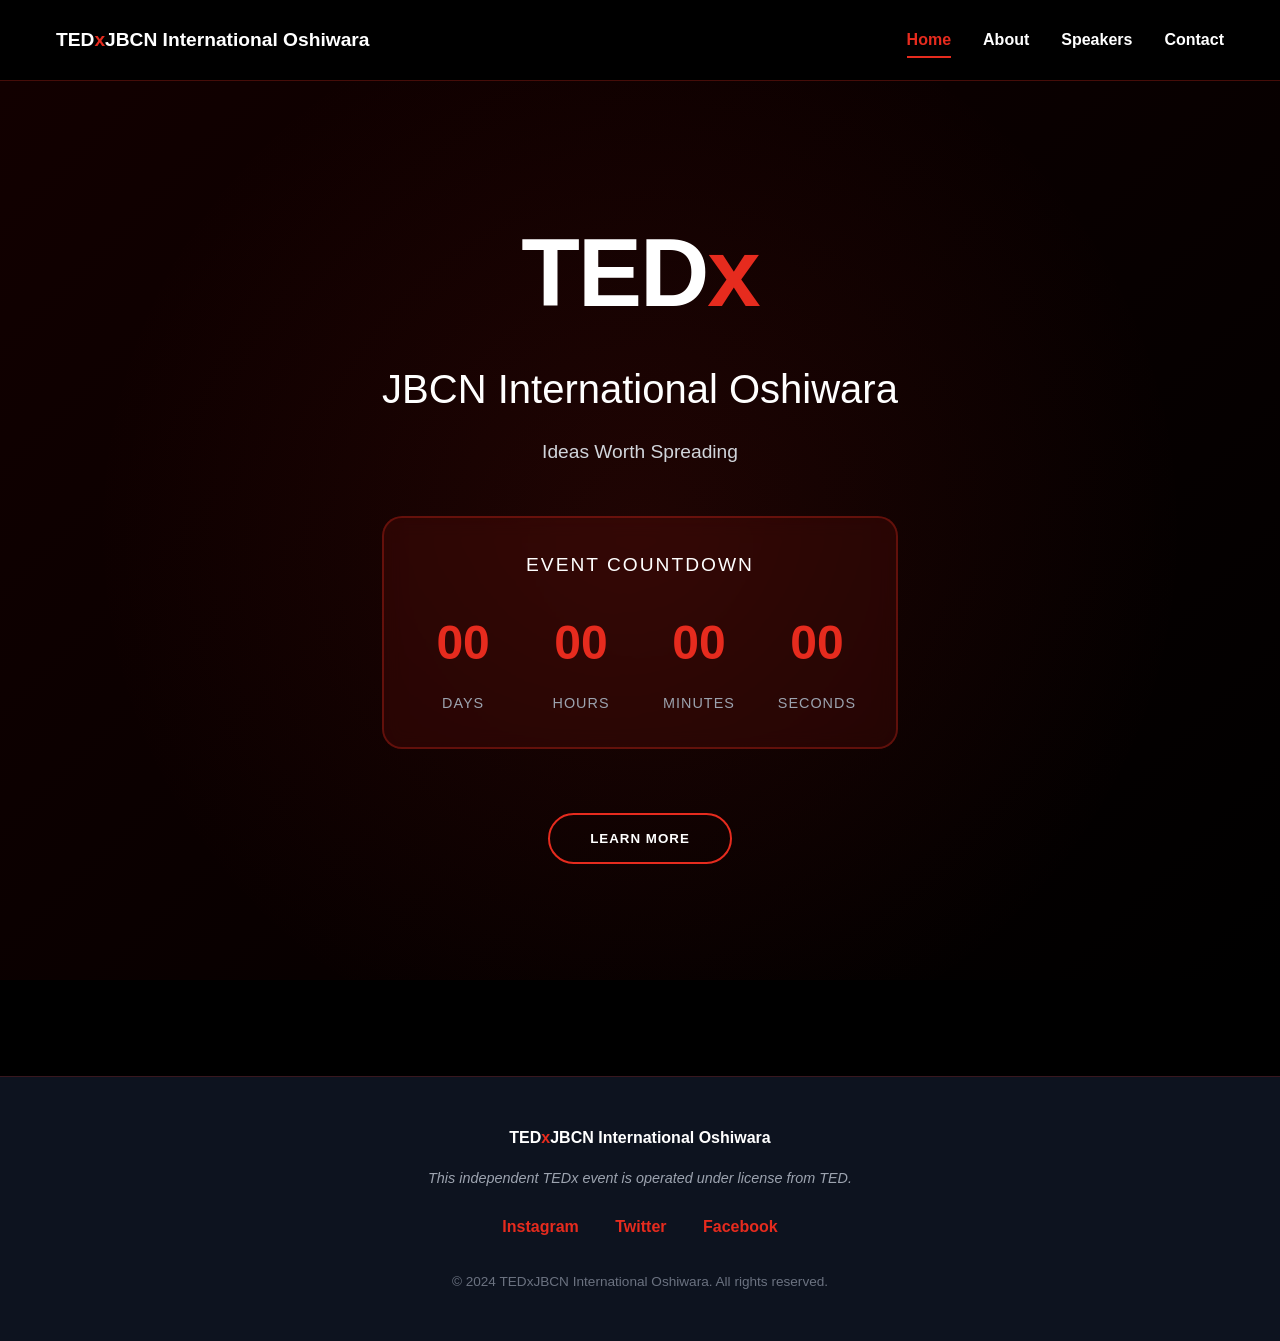
==== index.html @ 8633eb15 "Update index.html" ====
<!DOCTYPE html>
<html lang="en">
<head>
<meta charset="UTF-8">
<meta name="viewport" content="width=device-width, initial-scale=1.0">
<title>TEDxJBCN International Oshiwara - Ideas Worth Spreading</title>

<style>
*{margin:0;padding:0;box-sizing:border-box}
body{font-family:'Helvetica Neue',Arial,sans-serif;background:#000;color:#fff;line-height:1.6}
a{text-decoration:none;color:inherit}
.red{color:#e62b1e}
.container{max-width:1200px;margin:auto;padding:0 1rem}

/* NAVBAR */
nav{position:fixed;top:0;width:100%;background:rgba(0,0,0,0.95);backdrop-filter:blur(10px);border-bottom:1px solid rgba(230,43,30,.3);z-index:1000;transition:all 0.3s}
.nav-inner{display:flex;justify-content:space-between;align-items:center;height:80px}
.nav-brand{font-size:1.2rem;font-weight:700}
.nav-links{display:flex;gap:2rem}
.nav-links a{font-weight:600;transition:color 0.3s;position:relative}
.nav-links a::after{content:'';position:absolute;bottom:-5px;left:0;width:0;height:2px;background:#e62b1e;transition:width 0.3s}
.nav-links a.active,.nav-links a:hover{color:#e62b1e}
.nav-links a.active::after,.nav-links a:hover::after{width:100%}

/* PAGE SYSTEM */
.page{display:none;min-height:100vh;padding-top:80px}
.page.active{display:block}

/* HERO */
.hero{height:100vh;display:flex;align-items:center;justify-content:center;text-align:center;position:relative;background:linear-gradient(135deg,rgba(20,0,0,0.9),#000)}
.hero::before{content:"";position:absolute;inset:0;background:radial-gradient(circle at 50% 50%,rgba(230,43,30,0.1),transparent 70%);pointer-events:none}
.hero-content{position:relative;z-index:1;animation:fadeInUp 1s ease-out}
.hero h1{font-size:6rem;font-weight:900;letter-spacing:-2px;margin-bottom:0.5rem}
.hero h2{font-size:2.5rem;font-weight:300;margin-bottom:1rem}
.hero p{font-size:1.2rem;color:#d1d5db;margin-bottom:2rem}

/* BUTTON */
.btn{display:inline-block;margin-top:1rem;padding:1rem 2.5rem;border:2px solid #e62b1e;background:transparent;color:#fff;font-weight:700;border-radius:50px;cursor:pointer;transition:all 0.3s;text-transform:uppercase;letter-spacing:1px}
.btn:hover{background:#e62b1e;transform:translateY(-2px);box-shadow:0 10px 30px rgba(230,43,30,0.3)}

/* SECTIONS */
.section{padding:6rem 0}
.section h2{font-size:2.5rem;margin-bottom:2rem;color:#e62b1e}
.section h3{font-size:1.8rem;margin-top:2rem;margin-bottom:1rem}
.grid-2{display:grid;grid-template-columns:1fr 1fr;gap:4rem;align-items:start}

/* COUNTDOWN */
.countdown{margin:3rem auto;max-width:700px;background:rgba(230,43,30,0.1);border:2px solid rgba(230,43,30,.3);border-radius:20px;padding:2rem;backdrop-filter:blur(10px)}
.countdown-title{font-size:1.2rem;margin-bottom:1.5rem;text-align:center;text-transform:uppercase;letter-spacing:2px}
.countdown-grid{display:grid;grid-template-columns:repeat(4,1fr);gap:1.5rem;text-align:center}
.countdown-item span{display:block;font-size:3rem;font-weight:700;color:#e62b1e;margin-bottom:0.5rem}
.countdown-item label{font-size:0.9rem;text-transform:uppercase;letter-spacing:1px;color:#9ca3af}

/* SPEAKERS */
.speakers{display:grid;grid-template-columns:repeat(auto-fit,minmax(280px,1fr));gap:2rem;margin-top:3rem}
.card{background:linear-gradient(135deg,rgba(20,0,0,0.6),rgba(30,30,30,0.8));border:1px solid rgba(230,43,30,.2);border-radius:20px;padding:2rem;text-align:center;transition:all 0.3s;position:relative;overflow:hidden}
.card::before{content:'';position:absolute;top:-50%;left:-50%;width:200%;height:200%;background:radial-gradient(circle,rgba(230,43,30,0.1),transparent 70%);opacity:0;transition:opacity 0.3s}
.card:hover{transform:translateY(-10px);border-color:#e62b1e;box-shadow:0 20px 40px rgba(230,43,30,0.2)}
.card:hover::before{opacity:1}
.card-image{width:150px;height:150px;border-radius:50%;background:#1f2937;border:3px solid #e62b1e;margin:0 auto 1.5rem;display:flex;align-items:center;justify-content:center;font-size:3rem;color:#e62b1e;position:relative;z-index:1}
.card h3{font-size:1.5rem;margin-bottom:0.5rem;position:relative;z-index:1}
.card p{color:#9ca3af;font-size:0.95rem;position:relative;z-index:1}

/* ABOUT TEXT */
.about-text{max-width:900px;margin:auto}
.about-text p{margin-bottom:1.5rem;font-size:1.1rem;line-height:1.8;color:#d1d5db}

/* CONTACT */
.contact-box{max-width:700px;margin:auto;background:linear-gradient(135deg,rgba(20,0,0,0.6),rgba(30,30,30,0.8));padding:3rem;border-radius:20px;border:1px solid rgba(230,43,30,.3)}
.contact-box h3{margin-bottom:2rem;color:#e62b1e}
.form-group{margin-bottom:1.5rem}
.form-group label{display:block;margin-bottom:0.5rem;font-weight:600;color:#d1d5db}
.contact-box input,.contact-box textarea{width:100%;padding:1rem;background:rgba(0,0,0,0.5);border:1px solid #374151;color:#fff;border-radius:10px;font-size:1rem;transition:all 0.3s}
.contact-box input:focus,.contact-box textarea:focus{outline:none;border-color:#e62b1e;background:rgba(0,0,0,0.8)}
.contact-box textarea{min-height:150px;resize:vertical}
.privacy-note{font-size:0.85rem;color:#9ca3af;margin-top:1rem;font-style:italic}
.success-message{display:none;background:rgba(34,197,94,0.1);border:1px solid #22c55e;color:#22c55e;padding:1rem;border-radius:10px;margin-top:1rem}

/* FOOTER */
footer{background:rgba(17,24,39,0.8);text-align:center;padding:3rem 1rem;border-top:1px solid rgba(230,43,30,.2);margin-top:6rem}
.footer-license{font-size:0.9rem;color:#9ca3af;margin-top:1rem;font-style:italic}
.footer-social{margin-top:1.5rem}
.footer-social a{display:inline-block;margin:0 1rem;color:#e62b1e;font-weight:600;transition:color 0.3s}
.footer-social a:hover{color:#fff}

/* ANIMATIONS */
@keyframes fadeInUp{from{opacity:0;transform:translateY(30px)}to{opacity:1;transform:translateY(0)}}

/* RESPONSIVE */
@media(max-width:768px){
.hero h1{font-size:3.5rem}
.hero h2{font-size:1.8rem}
.grid-2{grid-template-columns:1fr}
.countdown-grid{grid-template-columns:repeat(2,1fr)}
.countdown-item span{font-size:2rem}
.nav-links{gap:1rem;font-size:0.9rem}
.section{padding:4rem 0}
}
</style>
</head>

<body>

<nav>
<div class="container nav-inner">
<div class="nav-brand">TED<span class="red">x</span>JBCN International Oshiwara</div>
<div class="nav-links">
<a href="#home" onclick="showPage('home')" class="active">Home</a>
<a href="#about" onclick="showPage('about')">About</a>
<a href="#speakers" onclick="showPage('speakers')">Speakers</a>
<a href="#contact" onclick="showPage('contact')">Contact</a>
</div>
</div>
</nav>

<!-- HOME -->
<div id="home" class="page active">
<section class="hero">
<div class="hero-content">
<h1>TED<span class="red">x</span></h1>
<h2>JBCN International Oshiwara</h2>
<p>Ideas Worth Spreading</p>

<div class="countdown">
<div class="countdown-title">Event Countdown</div>
<div class="countdown-grid">
<div class="countdown-item"><span id="d">0</span><label>Days</label></div>
<div class="countdown-item"><span id="h">0</span><label>Hours</label></div>
<div class="countdown-item"><span id="m">0</span><label>Minutes</label></div>
<div class="countdown-item"><span id="s">0</span><label>Seconds</label></div>
</div>
</div>

<button class="btn" onclick="showPage('about')">Learn More</button>
</div>
</section>
</div>

<!-- ABOUT -->
<div id="about" class="page">
<section class="section container">
<div class="about-text">
<h2>What is TED<span class="red">x</span>?</h2>
<p>
In the spirit of ideas worth spreading, TEDx is a program of local, self-organized events that bring people together to share a TED-like experience. At a TEDx event, TED Talks video and live speakers combine to spark deep discussion and connection. These local, self-organized events are branded TEDx, where x = independently organized TED event. The TED Conference provides general guidance for the TEDx program, but individual TEDx events are self-organized. (Subject to certain rules and regulations.)
</p>

<h3>About TED</h3>
<p>
TED is a nonprofit organization devoted to Ideas Worth Spreading. Started as a four-day conference in California 30 years ago, TED has grown to support its mission with multiple initiatives. The two annual TED Conferences invite the world's leading thinkers and doers to speak for 18 minutes or less. Many of these talks are then made available, free, at TED.com. TED speakers have included Bill Gates, Jane Goodall, Elizabeth Gilbert, Sir Richard Branson, Nadan Nilekani, Philippe Starck, Ngozi Okonjo-Iweala, Sal Khan and Daniel Kahneman.
</p>
<p>
The annual TED Conference takes place each spring in Vancouver, British Columbia. TED's media initiatives include TED.com, where new TED Talks are posted daily; TED Translators, which provides subtitles and interactive transcripts as well as translations from volunteers worldwide; the educational initiative TED-Ed. TED has established The Audacious Project that takes a collaborative approach to funding ideas with the potential to create change at thrilling scale; TEDx, which supports individuals or groups in hosting local, self-organized TED-style events around the world, and the TED Fellows program, helping world-changing innovators from around the globe to amplify the impact of their remarkable projects and activities.
</p>

<h3>About TEDxJBCN International Oshiwara</h3>
<p>Theme - Ripples to Waves </p>
<p>
Every idea begins as a quiet ripple, a thought, a question, a spark. It moves gently at first, touching one mind, one heart. But ripples gather, connect, and grow, building momentum until they become waves - waves that inspire, transform, and carry change far beyond where they began. This year at TEDx JBCN Intl Oshiwara, we celebrate the power of small beginnings, reminding us that even the tiniest ripple has the potential to shape the world.
</p>
</div>
</section>
</div>

<!-- SPEAKERS -->
<div id="speakers" class="page">
<section class="section container">

<h2 style="text-align:center">Chief Guest</h2>
<p style="text-align:center;color:#9ca3af;margin-bottom:3rem">
Honouring our distinguished guest
</p>

<div class="speakers" style="max-width:400px;margin:0 auto 5rem auto">
  <div class="card">
    <div class="card-image">CG</div>
    <h3>Chief Guest Name</h3>
    <p>Title / Designation</p>
    <p style="margin-top:1rem;font-size:0.85rem">
      Brief description of the chief guest, highlighting their achievements and relevance to the event.
    </p>
  </div>
</div>

<h2 style="text-align:center">Our Speakers</h2>
<p style="text-align:center;color:#9ca3af;margin-bottom:3rem">
Meet the voices behind the ideas
</p>

<div class="speakers">
  <div class="card">
    <div class="card-image">S1</div>
    <h3>Speaker Name 1</h3>
    <p>Topic: Innovation & Technology</p>
    <p style="margin-top:1rem;font-size:0.85rem">
      Brief description of speaker background and expertise.
    </p>
  </div>

  <div class="card">
    <div class="card-image">S2</div>
    <h3>Speaker Name 2</h3>
    <p>Topic: Education & Learning</p>
    <p style="margin-top:1rem;font-size:0.85rem">
      Brief description of speaker background and expertise.
    </p>
  </div>

  <div class="card">
    <div class="card-image">S3</div>
    <h3>Speaker Name 3</h3>
    <p>Topic: Sustainability</p>
    <p style="margin-top:1rem;font-size:0.85rem">
      Brief description of speaker background and expertise.
    </p>
  </div>
</div>

</section>
</div>

<!-- CONTACT -->
<div id="contact" class="page">
<section class="section container">
<div class="contact-box">
<h2 style="text-align:center;margin-bottom:2rem">Get In Touch</h2>
<form id="contactForm" onsubmit="handleSubmit(event)">
<div class="form-group">
<label for="name">Name *</label>
<input type="text" id="name" name="name" required placeholder="Your full name">
</div>
<div class="form-group">
<label for="email">Email *</label>
<input type="email" id="email" name="email" required placeholder="your.email@example.com">
</div>
<div class="form-group">
<label for="subject">Subject *</label>
<input type="text" id="subject" name="subject" required placeholder="What is this about?">
</div>
<div class="form-group">
<label for="message">Message *</label>
<textarea id="message" name="message" required placeholder="Your message here..."></textarea>
</div>
<p class="privacy-note">
Your information will only be used for TEDxJBCN International Oshiwara event communication and will not be shared with third parties.
</p>
<button type="submit" class="btn" style="width:100%;margin-top:1.5rem">Send Message</button>
<div class="success-message" id="successMessage">
Thank you! Your message has been received. We'll get back to you soon.
</div>
</form>
</div>
</section>
</div>

<footer>
<div class="container">
<p><strong>TED<span class="red">x</span>JBCN International Oshiwara</strong></p>
<p class="footer-license">This independent TEDx event is operated under license from TED.</p>
<div class="footer-social">
<a href="#" target="_blank">Instagram</a>
<a href="#" target="_blank">Twitter</a>
<a href="#" target="_blank">Facebook</a>
</div>
<p style="margin-top:2rem;font-size:0.85rem;color:#6b7280">
© 2024 TEDxJBCN International Oshiwara. All rights reserved.
</p>
</div>
</footer>

<script>
// PAGE NAVIGATION
function showPage(pageId) {
  document.querySelectorAll('.page').forEach(p => p.classList.remove('active'));
  document.querySelectorAll('.nav-links a').forEach(a => a.classList.remove('active'));
  
  document.getElementById(pageId).classList.add('active');
  document.querySelector(`a[href="#${pageId}"]`).classList.add('active');
  
  window.scrollTo({top: 0, behavior: 'smooth'});
}

// COUNTDOWN TIMER
function updateCountdown() {
  const eventDate = new Date('2026-01-23T09:00:00').getTime(); // ✅ Updated
  const now = new Date().getTime();
  const distance = eventDate - now;

  if (distance < 0) {
    document.getElementById('d').innerText = '00';
    document.getElementById('h').innerText = '00';
    document.getElementById('m').innerText = '00';
    document.getElementById('s').innerText = '00';
    return;
  }

  const days = Math.floor(distance / (1000 * 60 * 60 * 24));
  const hours = Math.floor((distance % (1000 * 60 * 60 * 24)) / (1000 * 60 * 60));
  const minutes = Math.floor((distance % (1000 * 60 * 60)) / (1000 * 60));
  const seconds = Math.floor((distance % (1000 * 60)) / 1000);

  document.getElementById('d').innerText = String(days).padStart(2,'0');
  document.getElementById('h').innerText = String(hours).padStart(2,'0');
  document.getElementById('m').innerText = String(minutes).padStart(2,'0');
  document.getElementById('s').innerText = String(seconds).padStart(2,'0');
}

setInterval(updateCountdown, 1000);
updateCountdown();


// FORM HANDLING
function handleSubmit(event) {
  event.preventDefault();
  
  const form = document.getElementById('contactForm');
  const successMessage = document.getElementById('successMessage');
  
  // Show success message
  successMessage.style.display = 'block';
  
  // Reset form
  form.reset();
  
  // Hide success message after 5 seconds
  setTimeout(() => {
    successMessage.style.display = 'none';
  }, 5000);
  
  return false;
}

// SMOOTH SCROLL FOR NAVBAR
window.addEventListener('scroll', function() {
  const nav = document.querySelector('nav');
  if (window.scrollY > 50) {
    nav.style.background = 'rgba(0,0,0,0.98)';
  } else {
    nav.style.background = 'rgba(0,0,0,0.95)';
  }
});
</script>

</body>
</html>
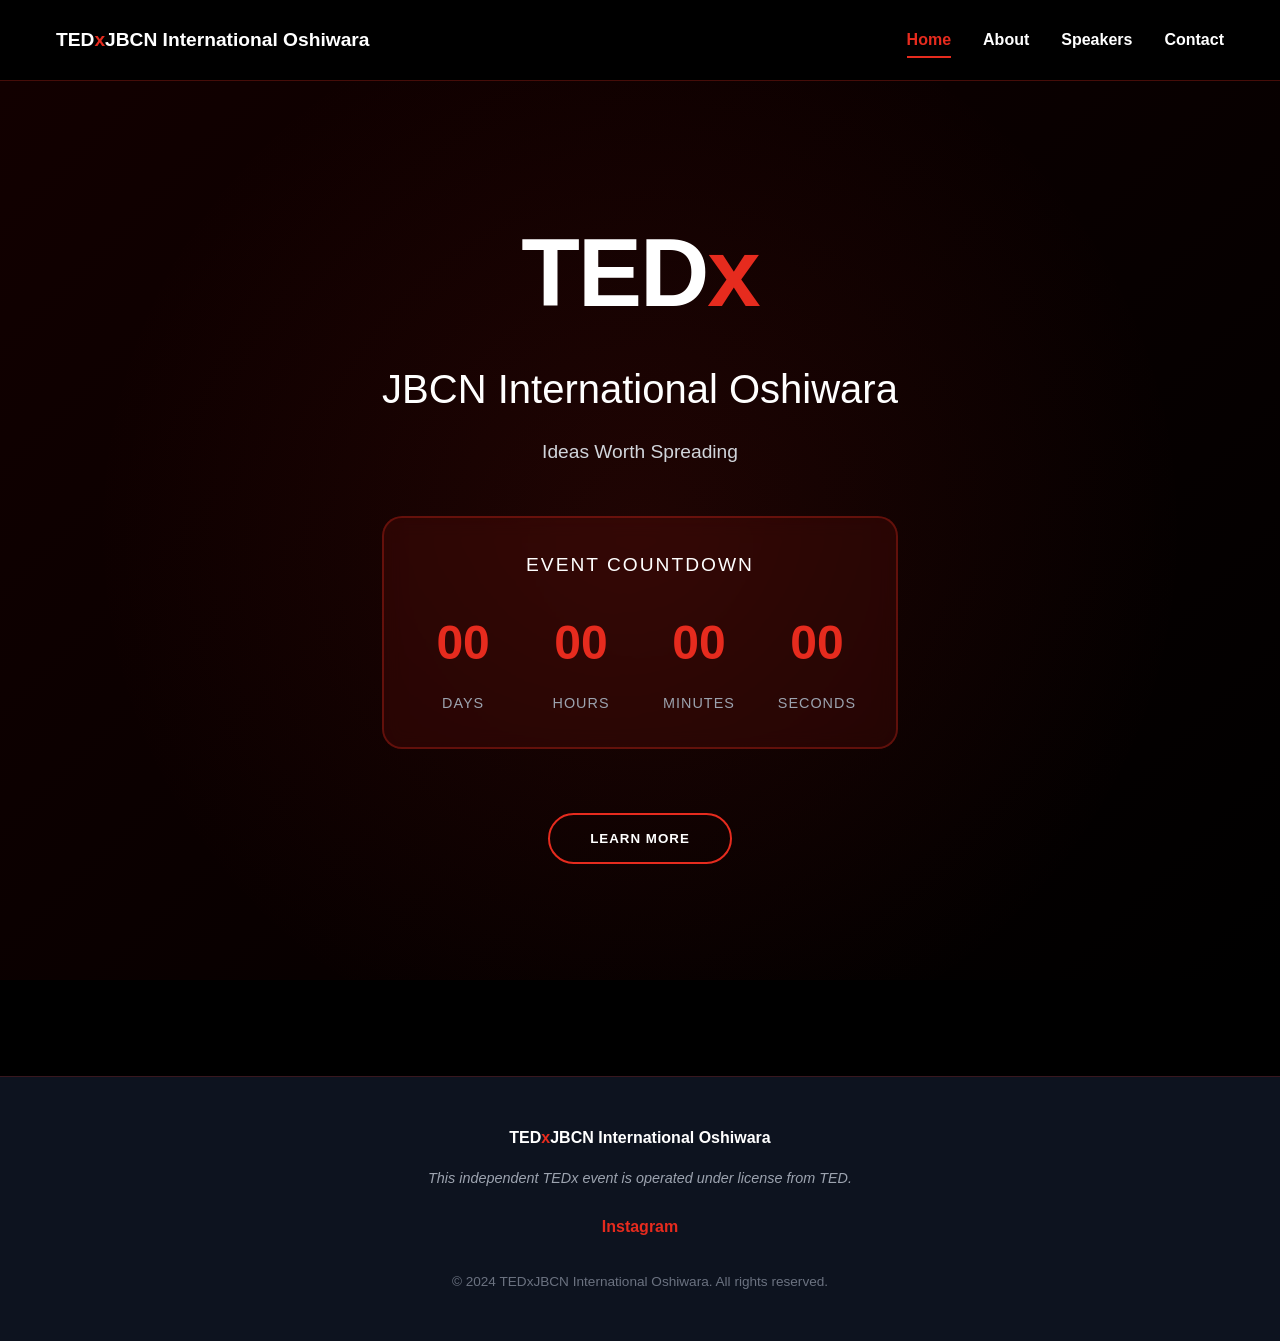
==== commit ac1be7ec: "Update index.html" ====
--- a/index.html
+++ b/index.html
@@ -57,7 +57,13 @@
 .card::before{content:'';position:absolute;top:-50%;left:-50%;width:200%;height:200%;background:radial-gradient(circle,rgba(230,43,30,0.1),transparent 70%);opacity:0;transition:opacity 0.3s}
 .card:hover{transform:translateY(-10px);border-color:#e62b1e;box-shadow:0 20px 40px rgba(230,43,30,0.2)}
 .card:hover::before{opacity:1}
-.card-image{width:150px;height:150px;border-radius:50%;background:#1f2937;border:3px solid #e62b1e;margin:0 auto 1.5rem;display:flex;align-items:center;justify-content:center;font-size:3rem;color:#e62b1e;position:relative;z-index:1}
+.card-image{width:120px;height:120px;border-radius:50%;background:#1f2937;border:3px solid #e62b1e;margin:0 auto 1.5rem;display:flex;align-items:center;justify-content:center;font-size:3rem;color:#e62b1e;position:relative;z-index:1;}
+.card-image img{
+  width:100%;
+  height:100%;
+  object-fit:cover;
+  border-radius:50%;
+}
 .card h3{font-size:1.5rem;margin-bottom:0.5rem;position:relative;z-index:1}
 .card p{color:#9ca3af;font-size:0.95rem;position:relative;z-index:1}
 
@@ -166,56 +172,44 @@
 <div id="speakers" class="page">
 <section class="section container">
 
-<h2 style="text-align:center">Chief Guest</h2>
+<h2 style="text-align:center"> Our External Speaker</h2>
 <p style="text-align:center;color:#9ca3af;margin-bottom:3rem">
-Honouring our distinguished guest
-</p>
-
-<div class="speakers" style="max-width:400px;margin:0 auto 5rem auto">
+Honouring our distinguished speaker
+</p>
+
+<div class="speakers">
   <div class="card">
-    <div class="card-image">CG</div>
-    <h3>Chief Guest Name</h3>
-    <p>Title / Designation</p>
+    <div class="card-image"><img src="./images/captamanjohri.png"></div>
+    <h3>Captain Aman Johri</h3>
     <p style="margin-top:1rem;font-size:0.85rem">
-      Brief description of the chief guest, highlighting their achievements and relevance to the event.
+      Captain Aman Johri, the Founder and CEO of an Aerospace and Defence firm based in Mumbai, works on developing next-generation unmanned technologies for the Indian Armed Forces. An astronautics engineer and rescue helicopter pilot, Captain Aman also serves with the Government of India on matters of aerospace defence and national security. Currently training as an analog astronaut, he is on track to become one of the youngest Indians to go to space. Beyond the cockpit and the lab, he is a renowned TEDx speaker, a trained hostage rescue and tactical crisis negotiator, and the youngest lifetime member of the Rotary Wing Society of India. His work has been recognized with multiple national and international honours, and he has represented India at global forums including the United Nations Headquarters in New York.
     </p>
   </div>
 </div>
 
-<h2 style="text-align:center">Our Speakers</h2>
+<h2 style="text-align:center">Our Internal Speakers</h2>
 <p style="text-align:center;color:#9ca3af;margin-bottom:3rem">
 Meet the voices behind the ideas
 </p>
 
 <div class="speakers">
   <div class="card">
-    <div class="card-image">S1</div>
-    <h3>Speaker Name 1</h3>
-    <p>Topic: Innovation & Technology</p>
+    <div class="card-image"><img src="./images/siawalia.png"></div>
+    <h3>Sia Walia</h3>
+    <p>Topic: Ripple to Waves</p>
     <p style="margin-top:1rem;font-size:0.85rem">
-      Brief description of speaker background and expertise.
+      Siya leads with resilience, creativity, and determination, Sia invites her audience to confront and embrace the parts of themselves they often shy away from. Rooted in a deep love for the performing arts, she has played significant roles in short films and stage productions, and continues to explore self-expression through poetry and visual storytelling.
     </p>
   </div>
 
   <div class="card">
-    <div class="card-image">S2</div>
-    <h3>Speaker Name 2</h3>
-    <p>Topic: Education & Learning</p>
+    <div class="card-image"><img src="./images/radhikabanrji.jpeg"></div>
+    <h3>Radhika Banerji</h3>
+    <p>Topic: Ripples to Waves</p>
     <p style="margin-top:1rem;font-size:0.85rem">
-      Brief description of speaker background and expertise.
+      Curious, disciplined, and reflective, Radhika brings thoughtfulness and clarity to her talks at TEDx JBCN Oshiwara, inspiring audiences to believe that meaningful change is achievable through small, consistent actions. Beyond TEDx, she is actively involved in public speaking and podcasting, has helped build a student-led podcast club from the ground up, and is a competitive swimmer.
     </p>
   </div>
-
-  <div class="card">
-    <div class="card-image">S3</div>
-    <h3>Speaker Name 3</h3>
-    <p>Topic: Sustainability</p>
-    <p style="margin-top:1rem;font-size:0.85rem">
-      Brief description of speaker background and expertise.
-    </p>
-  </div>
-</div>
-
 </section>
 </div>
 
@@ -258,9 +252,7 @@
 <p><strong>TED<span class="red">x</span>JBCN International Oshiwara</strong></p>
 <p class="footer-license">This independent TEDx event is operated under license from TED.</p>
 <div class="footer-social">
-<a href="#" target="_blank">Instagram</a>
-<a href="#" target="_blank">Twitter</a>
-<a href="#" target="_blank">Facebook</a>
+<a href="https://www.instagram.com/tedxjbcnoshiwara?igsh=MWI4cG53OGVpZmY2eQ==" target="_blank" rel="noopener">Instagram</a>
 </div>
 <p style="margin-top:2rem;font-size:0.85rem;color:#6b7280">
 © 2024 TEDxJBCN International Oshiwara. All rights reserved.
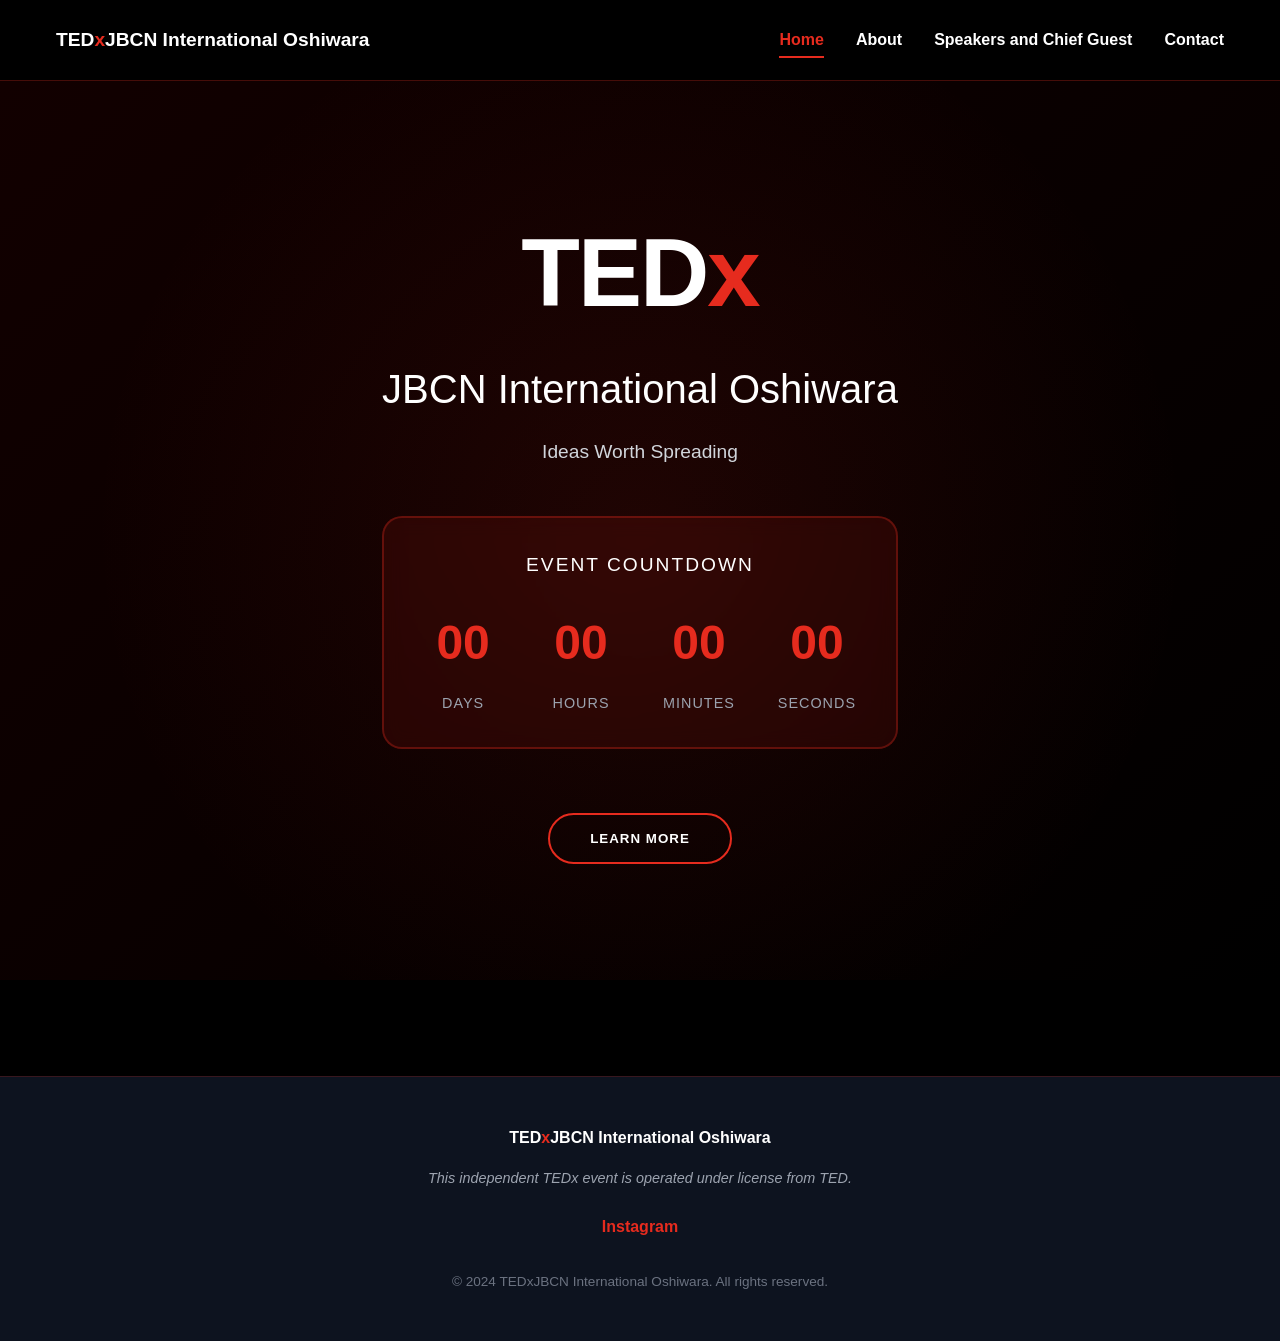
==== commit 91f419d1: "Update index.html" ====
--- a/index.html
+++ b/index.html
@@ -113,7 +113,7 @@
 <div class="nav-links">
 <a href="#home" onclick="showPage('home')" class="active">Home</a>
 <a href="#about" onclick="showPage('about')">About</a>
-<a href="#speakers" onclick="showPage('speakers')">Speakers</a>
+<a href="#speakers" onclick="showPage('speakers')">Speakers and Chief Guest</a>
 <a href="#contact" onclick="showPage('contact')">Contact</a>
 </div>
 </div>
@@ -171,6 +171,25 @@
 <!-- SPEAKERS -->
 <div id="speakers" class="page">
 <section class="section container">
+
+<h2 style="text-align:center">Our Chief Guest</h2>
+<p style="text-align:center;color:#9ca3af;margin-bottom:3rem">
+Gracing the event with distinction
+</p>
+
+<div class="speakers">
+  <div class="card">
+    <div class="card-image">
+      <img src="./images/varunduggaria.png" alt="Chief Guest">
+    </div>
+    <h3>Varun Duggaria</h3>
+    <p style="color:#e62b1e;font-weight:600">Chief Guest</p>
+    <p style="margin-top:1rem;font-size:0.85rem">
+      He is a second-time creative entrepreneur and lifelong creator. He co-founded The Glitch, scaled it through a major shift in digital media, and exited after its acquisition by WPP. Today, he is building Emomee, an IP-first kids media company focused on character-led storytelling, guided by the belief that meaningful media is built for repetition, trust, and longevity—not virality. His work centers on taste, clarity, and how ideas compound through restraint and point of view.
+    </p>
+  </div>
+</div>
+
 
 <h2 style="text-align:center"> Our External Speaker</h2>
 <p style="text-align:center;color:#9ca3af;margin-bottom:3rem">
@@ -274,7 +293,7 @@
 
 // COUNTDOWN TIMER
 function updateCountdown() {
-  const eventDate = new Date('2026-01-23T09:00:00').getTime(); // ✅ Updated
+  const eventDate = new Date('2026-01-23T14:30:00').getTime(); // ✅ 2:30 PM
   const now = new Date().getTime();
   const distance = eventDate - now;
 
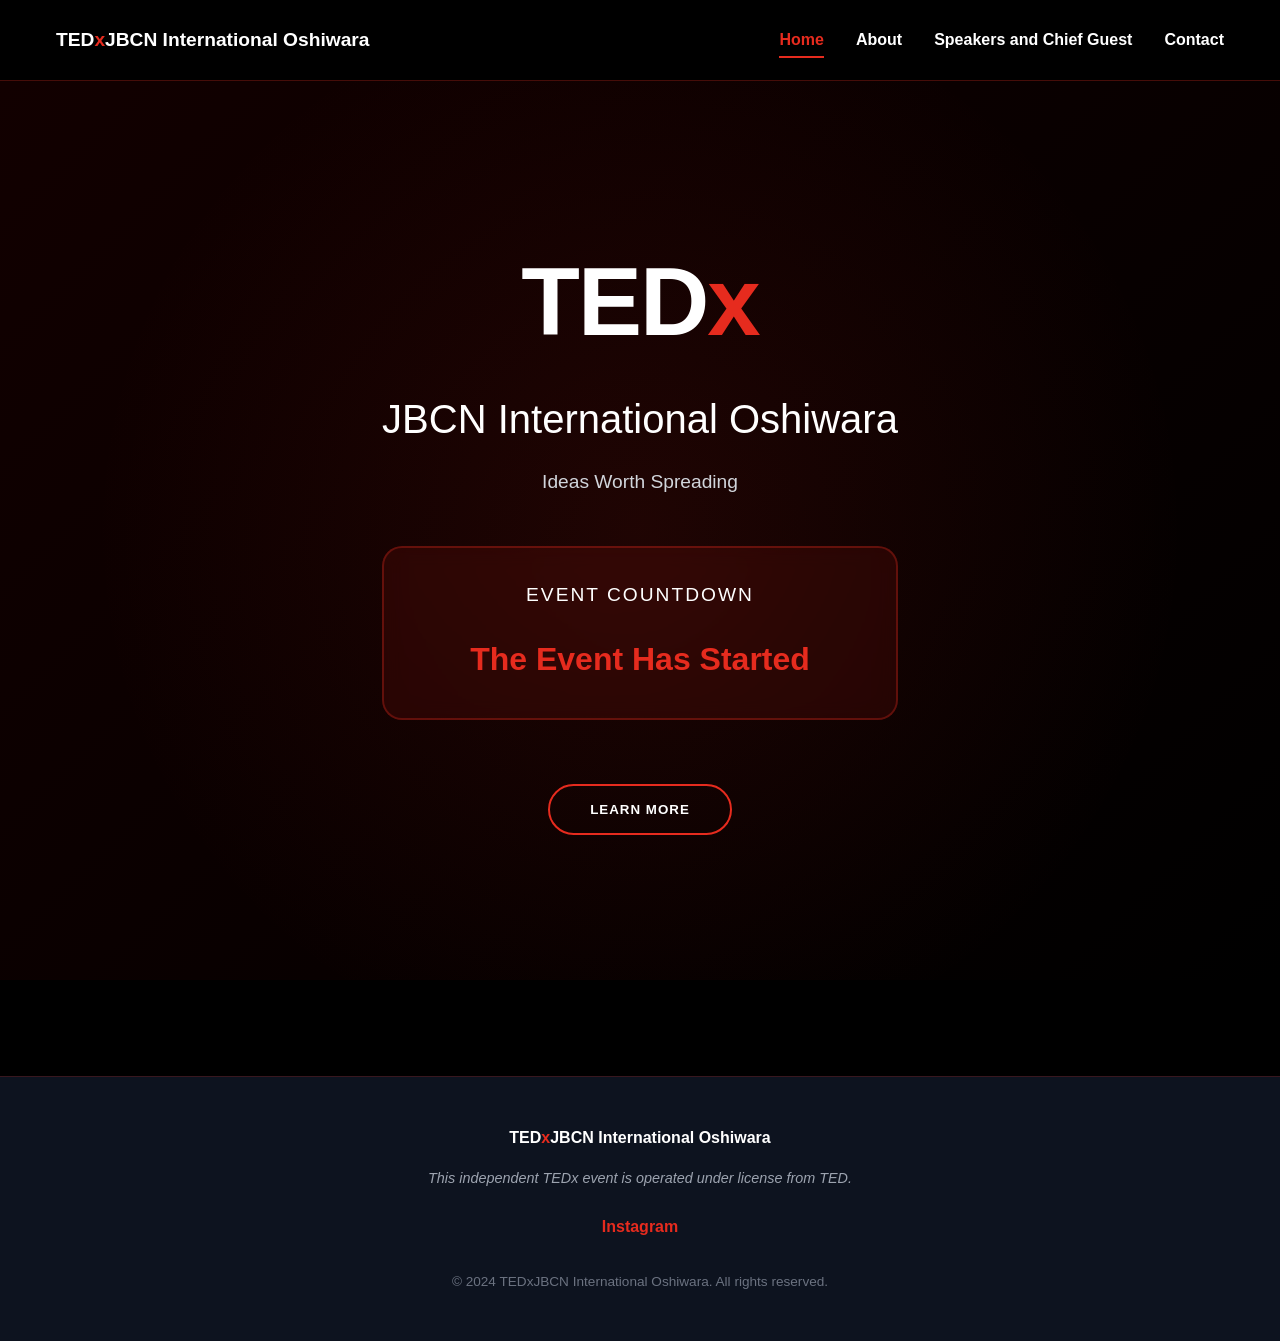
==== commit f54c690e: "Update index.html" ====
--- a/index.html
+++ b/index.html
@@ -298,12 +298,14 @@
   const distance = eventDate - now;
 
   if (distance < 0) {
-    document.getElementById('d').innerText = '00';
-    document.getElementById('h').innerText = '00';
-    document.getElementById('m').innerText = '00';
-    document.getElementById('s').innerText = '00';
-    return;
-  }
+  document.querySelector('.countdown-grid').innerHTML = `
+    <div style="grid-column:1/-1;font-size:2rem;font-weight:700;color:#e62b1e;">
+      The Event Has Started
+    </div>
+  `;
+  return;
+}
+
 
   const days = Math.floor(distance / (1000 * 60 * 60 * 24));
   const hours = Math.floor((distance % (1000 * 60 * 60 * 24)) / (1000 * 60 * 60));
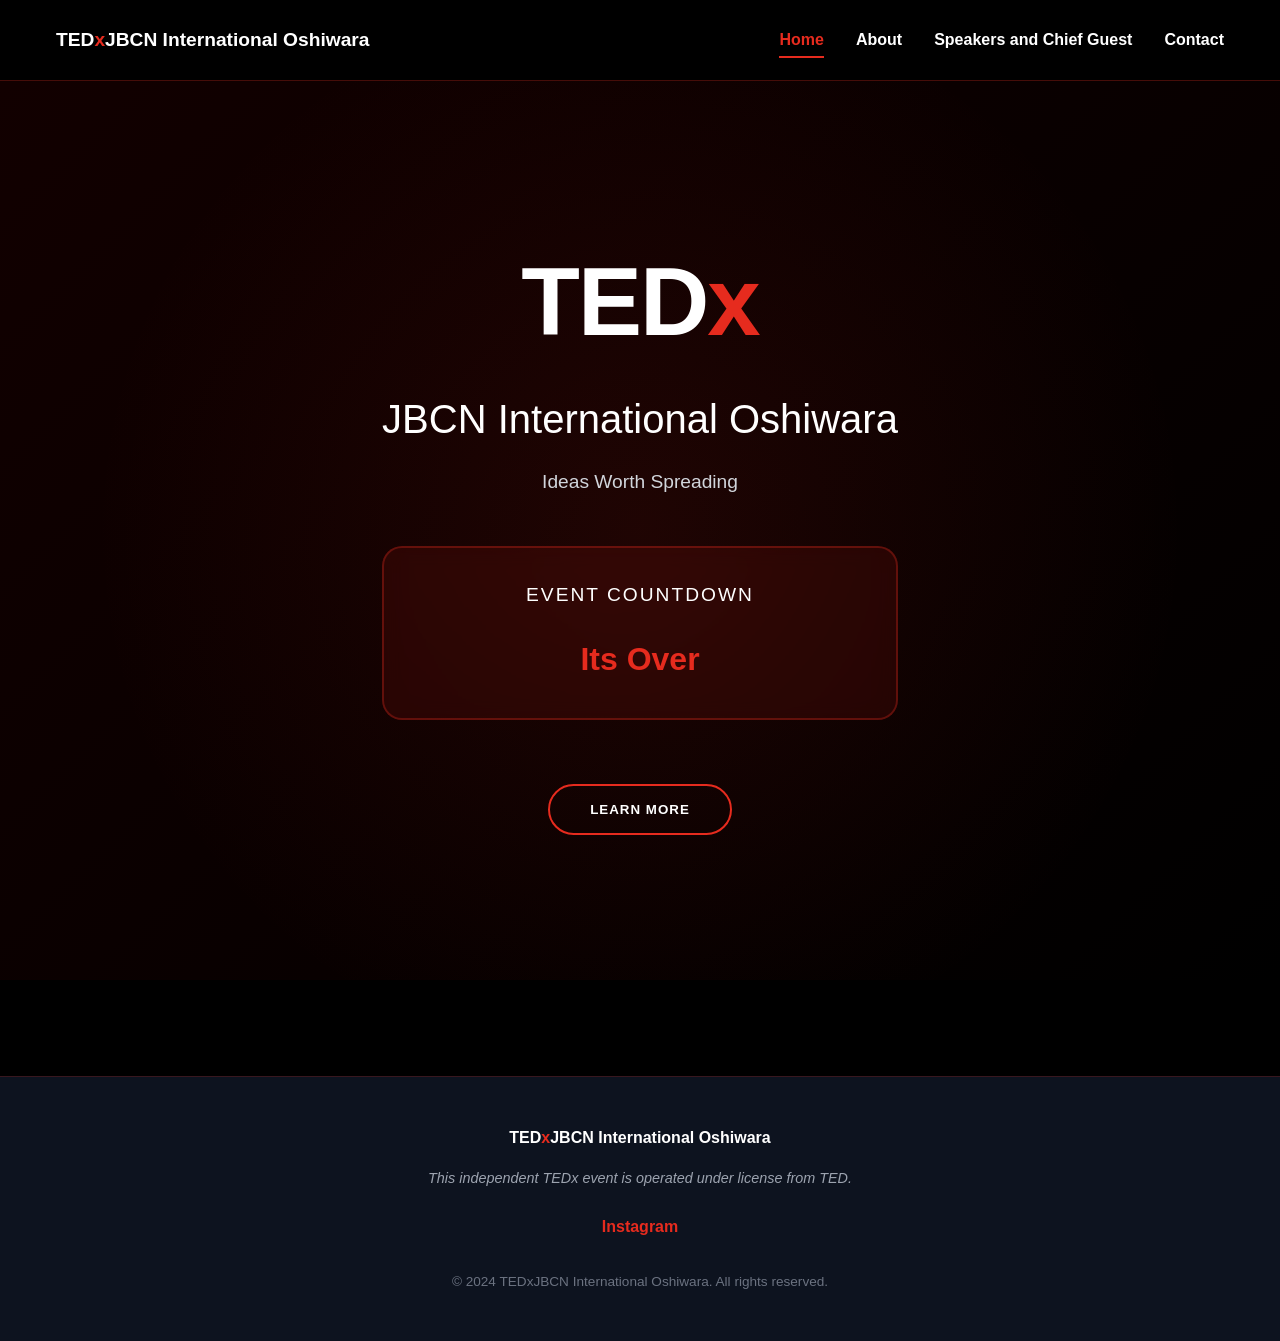
==== commit 300a5652: "Update index.html" ====
--- a/index.html
+++ b/index.html
@@ -300,7 +300,7 @@
   if (distance < 0) {
   document.querySelector('.countdown-grid').innerHTML = `
     <div style="grid-column:1/-1;font-size:2rem;font-weight:700;color:#e62b1e;">
-      The Event Has Started
+      Its Over
     </div>
   `;
   return;
